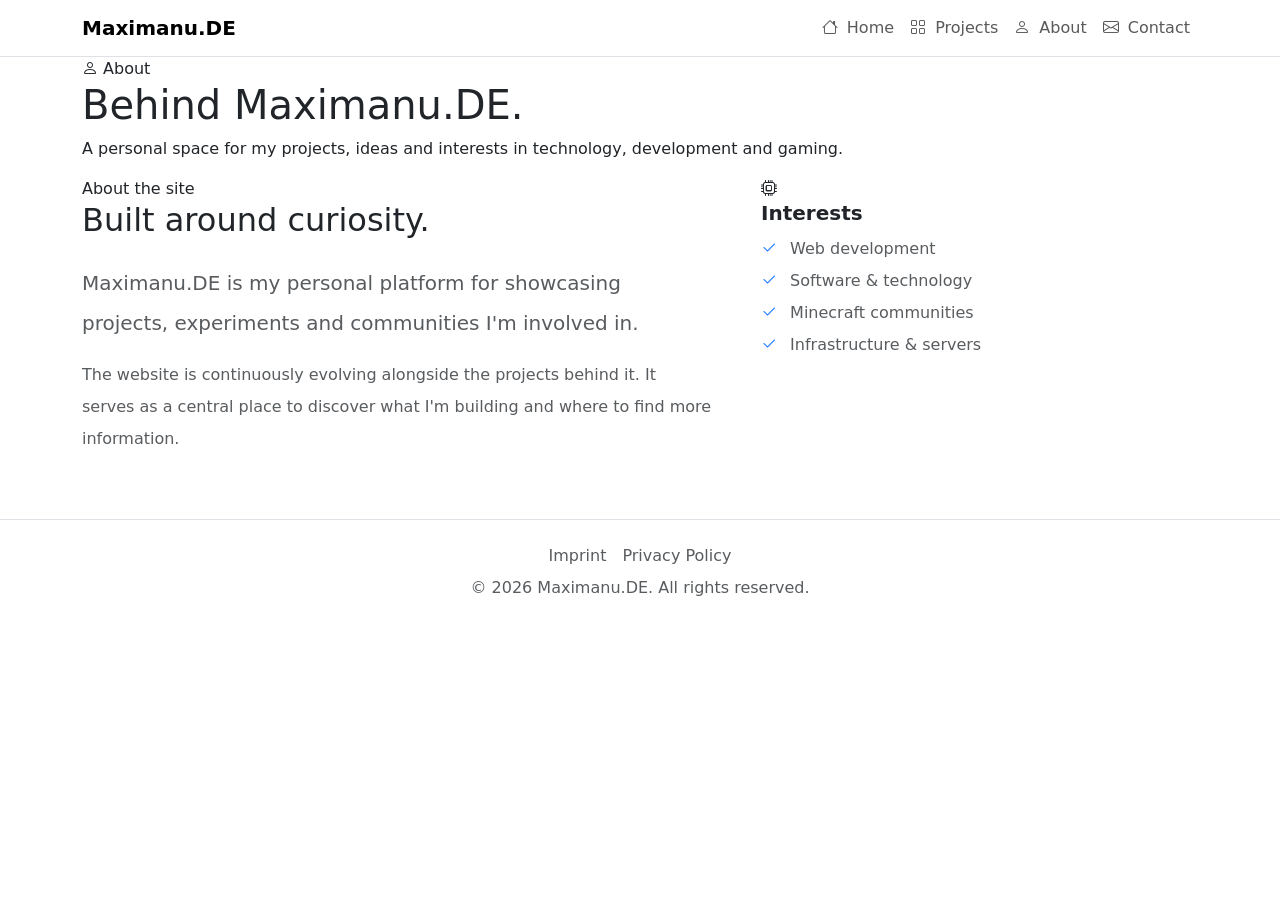
==== about/index.html @ a49d0df6 "Create about page for Maximanu.DE This HTML file provides an overview of the Maximanu.DE platform, d" ====
<!DOCTYPE html>
<html lang="en">
<head>
    <meta charset="UTF-8">
    <meta name="viewport" content="width=device-width, initial-scale=1.0">

    <meta name="description" content="Learn more about Maximanu.DE and the person behind the projects.">

    <title>About - Maximanu.DE</title>

    <link rel="stylesheet" href="https://cdn.jsdelivr.net/npm/bootstrap@5.3.8/dist/css/bootstrap.min.css">
    <link rel="stylesheet" href="https://cdn.jsdelivr.net/npm/bootstrap-icons@1.13.1/font/bootstrap-icons.min.css">
    <link rel="stylesheet" href="/css/style.css">
</head>

<body>
    <div id="header"></div>

    <main>
        <section class="page-header">
            <div class="container">
                <div class="hero-badge">
                    <i class="bi bi-person"></i>
                    About
                </div>

                <h1>Behind Maximanu.DE.</h1>

                <p>
                    A personal space for my projects, ideas and interests
                    in technology, development and gaming.
                </p>
            </div>
        </section>

        <section class="section pt-0">
            <div class="container">
                <div class="row g-5 align-items-start">
                    <div class="col-lg-7">
                        <div class="section-heading mb-4">
                            <div class="eyebrow">About the site</div>

                            <h2>Built around curiosity.</h2>
                        </div>

                        <p class="fs-5 lh-lg text-body-secondary">
                            Maximanu.DE is my personal platform for
                            showcasing projects, experiments and communities
                            I'm involved in.
                        </p>

                        <p class="lh-lg text-body-secondary">
                            The website is continuously evolving alongside
                            the projects behind it. It serves as a central
                            place to discover what I'm building and where
                            to find more information.
                        </p>
                    </div>

                    <div class="col-lg-5">
                        <div class="feature-card">
                            <div class="feature-icon">
                                <i class="bi bi-cpu"></i>
                            </div>

                            <h3 class="h5 fw-bold">Interests</h3>

                            <ul class="list-unstyled text-body-secondary lh-lg mb-0">
                                <li>
                                    <i class="bi bi-check2 text-primary me-2"></i>
                                    Web development
                                </li>
                                <li>
                                    <i class="bi bi-check2 text-primary me-2"></i>
                                    Software & technology
                                </li>
                                <li>
                                    <i class="bi bi-check2 text-primary me-2"></i>
                                    Minecraft communities
                                </li>
                                <li>
                                    <i class="bi bi-check2 text-primary me-2"></i>
                                    Infrastructure & servers
                                </li>
                            </ul>
                        </div>
                    </div>
                </div>
            </div>
        </section>
    </main>

    <div id="footer"></div>

    <script src="https://cdn.jsdelivr.net/npm/bootstrap@5.3.8/dist/js/bootstrap.bundle.min.js"></script>
    <script src="/js/main.js"></script>
</body>
</html>
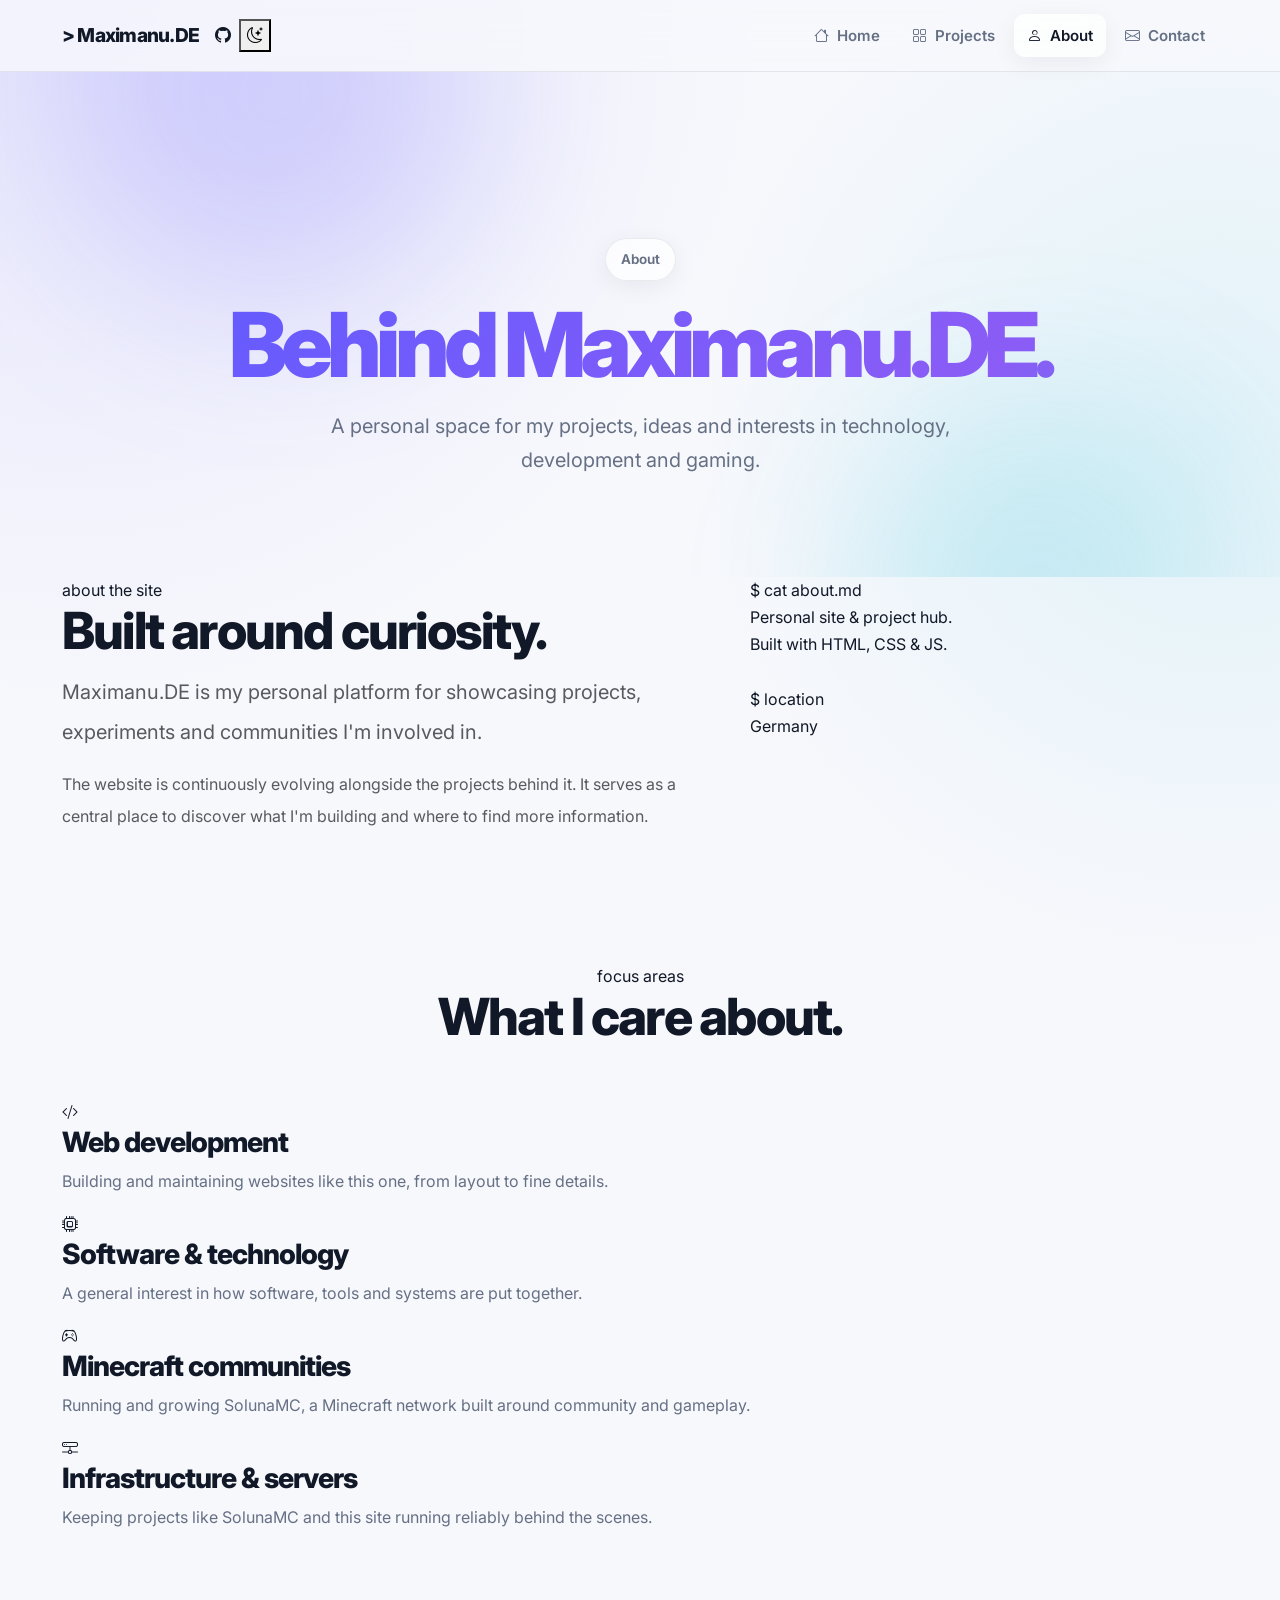
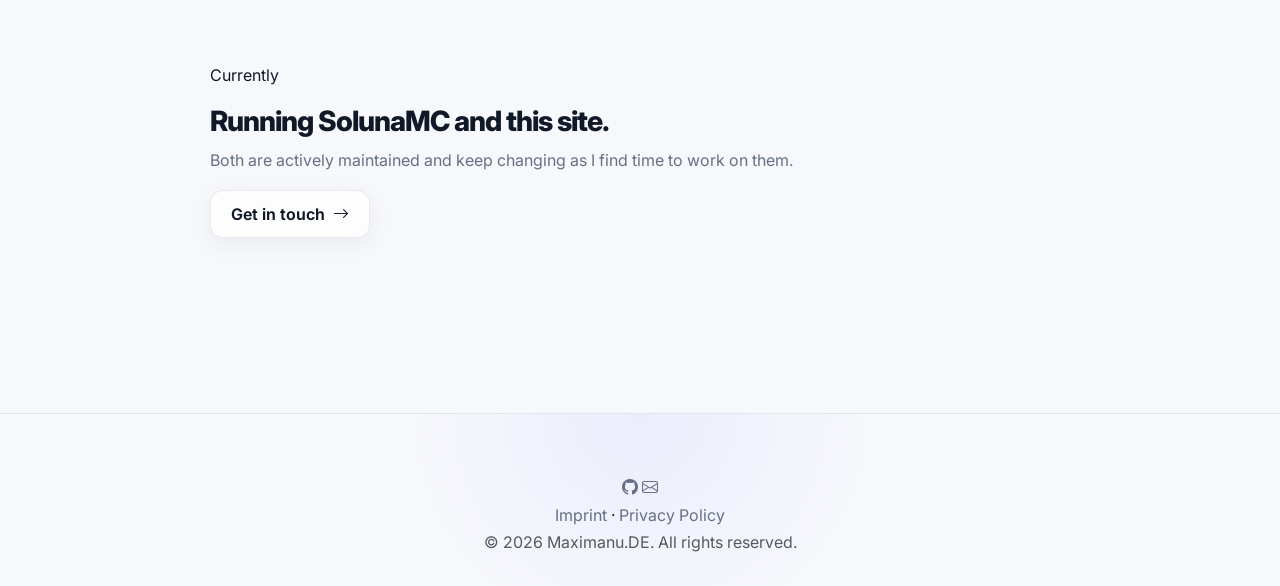
==== commit 293fcf4d: "Update about" ====
--- a/about/index.html
+++ b/about/index.html
@@ -6,11 +6,45 @@
 
     <meta name="description" content="Learn more about Maximanu.DE and the person behind the projects.">
 
+    <link rel="canonical" href="https://maximanu.de/about/">
+
+    <meta property="og:type" content="website">
+    <meta property="og:site_name" content="Maximanu.DE">
+    <meta property="og:title" content="About - Maximanu.DE">
+    <meta property="og:description" content="Learn more about Maximanu.DE and the person behind the projects.">
+    <meta property="og:url" content="https://maximanu.de/about/">
+
+    <meta name="twitter:card" content="summary">
+    <meta name="twitter:title" content="About - Maximanu.DE">
+    <meta name="twitter:description" content="Learn more about Maximanu.DE and the person behind the projects.">
+
+    <meta name="theme-color" content="#e2540b">
+
     <title>About - Maximanu.DE</title>
+
+    <link rel="icon" type="image/svg+xml" href="/favicon.svg">
+    <link rel="mask-icon" href="/favicon.svg" color="#e2540b">
+
+    <link rel="preconnect" href="https://fonts.googleapis.com">
+    <link rel="preconnect" href="https://fonts.gstatic.com" crossorigin>
+    <link
+        rel="stylesheet"
+        href="https://fonts.googleapis.com/css2?family=Inter:wght@400;500;600;700;800;900&family=Space+Grotesk:wght@500;600;700&family=JetBrains+Mono:wght@400;500;600;700&display=swap"
+    >
 
     <link rel="stylesheet" href="https://cdn.jsdelivr.net/npm/bootstrap@5.3.8/dist/css/bootstrap.min.css">
     <link rel="stylesheet" href="https://cdn.jsdelivr.net/npm/bootstrap-icons@1.13.1/font/bootstrap-icons.min.css">
     <link rel="stylesheet" href="/css/style.css">
+
+    <script>
+        (function () {
+            var stored = localStorage.getItem("theme");
+            var theme = stored === "light" || stored === "dark"
+                ? stored
+                : (window.matchMedia("(prefers-color-scheme: dark)").matches ? "dark" : "light");
+            document.documentElement.setAttribute("data-bs-theme", theme);
+        })();
+    </script>
 </head>
 
 <body>
@@ -20,7 +54,6 @@
         <section class="page-header">
             <div class="container">
                 <div class="hero-badge">
-                    <i class="bi bi-person"></i>
                     About
                 </div>
 
@@ -35,10 +68,10 @@
 
         <section class="section pt-0">
             <div class="container">
-                <div class="row g-5 align-items-start">
+                <div class="row g-4 align-items-start">
                     <div class="col-lg-7">
-                        <div class="section-heading mb-4">
-                            <div class="eyebrow">About the site</div>
+                        <div class="section-heading text-start mb-0">
+                            <div class="eyebrow">about the site</div>
 
                             <h2>Built around curiosity.</h2>
                         </div>
@@ -58,31 +91,121 @@
                     </div>
 
                     <div class="col-lg-5">
-                        <div class="feature-card">
+                        <div class="terminal">
+                            <div class="terminal-bar">
+                                <span class="terminal-dot"></span>
+                                <span class="terminal-dot"></span>
+                                <span class="terminal-dot"></span>
+                            </div>
+
+                            <div class="terminal-body">
+                                <div><span class="prompt">$</span> cat about.md</div>
+                                <div class="out">Personal site &amp; project hub.</div>
+                                <div class="out">Built with HTML, CSS &amp; JS.</div>
+                                <div>&nbsp;</div>
+                                <div><span class="prompt">$</span> location</div>
+                                <div class="out">Germany<span class="terminal-cursor" aria-hidden="true"></span></div>
+                            </div>
+                        </div>
+                    </div>
+                </div>
+            </div>
+        </section>
+
+        <section class="section pt-0">
+            <div class="container">
+                <div class="section-heading">
+                    <div class="eyebrow">focus areas</div>
+
+                    <h2>What I care about.</h2>
+                </div>
+
+                <div class="bento bento--2">
+                    <div class="bento-item reveal">
+                        <div class="tile h-100">
+                            <div class="feature-icon">
+                                <i class="bi bi-code-slash"></i>
+                            </div>
+
+                            <h3>Web development</h3>
+
+                            <p>
+                                Building and maintaining websites like this
+                                one, from layout to fine details.
+                            </p>
+                        </div>
+                    </div>
+
+                    <div class="bento-item reveal">
+                        <div class="tile h-100">
                             <div class="feature-icon">
                                 <i class="bi bi-cpu"></i>
                             </div>
 
-                            <h3 class="h5 fw-bold">Interests</h3>
-
-                            <ul class="list-unstyled text-body-secondary lh-lg mb-0">
-                                <li>
-                                    <i class="bi bi-check2 text-primary me-2"></i>
-                                    Web development
-                                </li>
-                                <li>
-                                    <i class="bi bi-check2 text-primary me-2"></i>
-                                    Software & technology
-                                </li>
-                                <li>
-                                    <i class="bi bi-check2 text-primary me-2"></i>
-                                    Minecraft communities
-                                </li>
-                                <li>
-                                    <i class="bi bi-check2 text-primary me-2"></i>
-                                    Infrastructure & servers
-                                </li>
-                            </ul>
+                            <h3>Software &amp; technology</h3>
+
+                            <p>
+                                A general interest in how software, tools
+                                and systems are put together.
+                            </p>
+                        </div>
+                    </div>
+
+                    <div class="bento-item reveal">
+                        <div class="tile h-100">
+                            <div class="feature-icon">
+                                <i class="bi bi-controller"></i>
+                            </div>
+
+                            <h3>Minecraft communities</h3>
+
+                            <p>
+                                Running and growing SolunaMC, a Minecraft
+                                network built around community and gameplay.
+                            </p>
+                        </div>
+                    </div>
+
+                    <div class="bento-item reveal">
+                        <div class="tile h-100">
+                            <div class="feature-icon">
+                                <i class="bi bi-hdd-network"></i>
+                            </div>
+
+                            <h3>Infrastructure &amp; servers</h3>
+
+                            <p>
+                                Keeping projects like SolunaMC and this site
+                                running reliably behind the scenes.
+                            </p>
+                        </div>
+                    </div>
+                </div>
+            </div>
+        </section>
+
+        <section class="section pt-0">
+            <div class="container">
+                <div class="row justify-content-center">
+                    <div class="col-lg-9">
+                        <div class="tile tile-wide reveal">
+                            <div>
+                                <span class="status-badge">Currently</span>
+
+                                <h3 class="mt-3">
+                                    Running SolunaMC and this site.
+                                </h3>
+
+                                <p>
+                                    Both are actively maintained and keep
+                                    changing as I find time to work on them.
+                                </p>
+                            </div>
+
+                            <a href="/contact/" class="btn btn-secondary flex-shrink-0">
+                                Get in touch
+                                <i class="bi bi-arrow-right ms-1"></i>
+                            </a>
                         </div>
                     </div>
                 </div>
--- a/css/style.css
+++ b/css/style.css
@@ -0,0 +1,813 @@
+:root {
+    --bg: #f7f8fc;
+    --bg-alt: #eef1f7;
+    --surface: rgba(255, 255, 255, 0.72);
+    --surface-solid: #ffffff;
+    --text: #111827;
+    --text-muted: #667085;
+    --border: rgba(17, 24, 39, 0.08);
+
+    --primary: #635bff;
+    --primary-2: #8b5cf6;
+    --accent: #06b6d4;
+
+    --gradient: linear-gradient(
+        135deg,
+        #635bff 0%,
+        #8b5cf6 48%,
+        #06b6d4 100%
+    );
+
+    --shadow-sm: 0 6px 24px rgba(17, 24, 39, 0.06);
+    --shadow-md: 0 16px 45px rgba(17, 24, 39, 0.1);
+    --shadow-lg: 0 30px 90px rgba(17, 24, 39, 0.15);
+
+    --radius-sm: 14px;
+    --radius-md: 22px;
+    --radius-lg: 30px;
+
+    --transition: 220ms cubic-bezier(0.2, 0.8, 0.2, 1);
+}
+
+@media (prefers-color-scheme: dark) {
+    :root {
+        --bg: #070a11;
+        --bg-alt: #0c1019;
+        --surface: rgba(18, 23, 35, 0.72);
+        --surface-solid: #121722;
+        --text: #f5f7fb;
+        --text-muted: #9aa4b5;
+        --border: rgba(255, 255, 255, 0.08);
+
+        --shadow-sm: 0 6px 24px rgba(0, 0, 0, 0.22);
+        --shadow-md: 0 16px 45px rgba(0, 0, 0, 0.32);
+        --shadow-lg: 0 30px 90px rgba(0, 0, 0, 0.48);
+    }
+}
+
+/* Base */
+
+html {
+    scroll-behavior: smooth;
+}
+
+body {
+    min-height: 100vh;
+    margin: 0;
+    overflow-x: hidden;
+
+    background:
+        radial-gradient(
+            circle at 5% 0%,
+            rgba(99, 91, 255, 0.12),
+            transparent 28%
+        ),
+        radial-gradient(
+            circle at 95% 20%,
+            rgba(6, 182, 212, 0.09),
+            transparent 25%
+        ),
+        var(--bg);
+
+    color: var(--text);
+
+    font-family:
+        Inter,
+        -apple-system,
+        BlinkMacSystemFont,
+        "Segoe UI",
+        Roboto,
+        Helvetica,
+        Arial,
+        sans-serif;
+
+    line-height: 1.7;
+
+    transition:
+        background-color 300ms ease,
+        color 300ms ease;
+}
+
+* {
+    box-sizing: border-box;
+}
+
+::selection {
+    background: rgba(99, 91, 255, 0.25);
+}
+
+img {
+    max-width: 100%;
+    height: auto;
+}
+
+a {
+    color: inherit;
+    text-decoration: none;
+    transition:
+        color var(--transition),
+        opacity var(--transition);
+}
+
+a:hover {
+    color: var(--primary);
+}
+
+/* Bootstrap container override */
+
+.container {
+    width: min(1180px, calc(100% - 40px));
+    max-width: none;
+    margin-inline: auto;
+}
+
+/* Typography */
+
+h1,
+h2,
+h3,
+h4,
+h5,
+h6 {
+    color: var(--text);
+    font-weight: 800;
+    letter-spacing: -0.035em;
+}
+
+p {
+    color: var(--text-muted);
+}
+
+.display-1,
+.display-2,
+.display-3,
+.display-4,
+.display-5,
+.display-6 {
+    font-weight: 800;
+    letter-spacing: -0.055em;
+}
+
+/* Header */
+
+.navbar {
+    position: sticky;
+    top: 0;
+    z-index: 1000;
+
+    min-height: 72px;
+
+    border-bottom: 1px solid var(--border) !important;
+
+    background: rgba(247, 248, 252, 0.72) !important;
+
+    backdrop-filter: blur(22px);
+    -webkit-backdrop-filter: blur(22px);
+
+    transition:
+        background var(--transition),
+        border-color var(--transition);
+}
+
+@media (prefers-color-scheme: dark) {
+    .navbar {
+        background: rgba(7, 10, 17, 0.72) !important;
+    }
+}
+
+.navbar-brand {
+    color: var(--text) !important;
+    font-size: 1.2rem;
+    font-weight: 800;
+    letter-spacing: -0.04em;
+}
+
+.navbar-brand:hover {
+    color: var(--primary) !important;
+}
+
+.navbar-nav {
+    gap: 6px;
+}
+
+.nav-link {
+    padding: 9px 13px !important;
+    border-radius: 11px;
+
+    color: var(--text-muted) !important;
+
+    font-size: 0.94rem;
+    font-weight: 600;
+
+    transition:
+        color var(--transition),
+        background var(--transition),
+        transform var(--transition);
+}
+
+.nav-link:hover {
+    color: var(--text) !important;
+    background: var(--surface);
+    transform: translateY(-1px);
+}
+
+.nav-link.active {
+    color: var(--text) !important;
+    background: var(--surface);
+    box-shadow: var(--shadow-sm);
+}
+
+.navbar-toggler {
+    padding: 8px 10px;
+    border: 1px solid var(--border) !important;
+    border-radius: 12px;
+    background: var(--surface);
+    color: var(--text);
+}
+
+.navbar-toggler:focus {
+    box-shadow: 0 0 0 4px rgba(99, 91, 255, 0.12);
+}
+
+/* Hero */
+
+.hero,
+.page-header {
+    position: relative;
+    isolation: isolate;
+    overflow: hidden;
+
+    padding: clamp(90px, 13vw, 170px) 0 100px;
+
+    text-align: center;
+}
+
+.hero::before,
+.hero::after,
+.page-header::before,
+.page-header::after {
+    content: "";
+
+    position: absolute;
+    z-index: -1;
+
+    border-radius: 50%;
+
+    pointer-events: none;
+
+    filter: blur(85px);
+
+    animation: floating-orb 9s ease-in-out infinite;
+}
+
+.hero::before,
+.page-header::before {
+    width: 420px;
+    height: 420px;
+
+    top: -190px;
+    left: 5%;
+
+    background: rgba(99, 91, 255, 0.2);
+}
+
+.hero::after,
+.page-header::after {
+    width: 360px;
+    height: 360px;
+
+    right: 5%;
+    bottom: -190px;
+
+    background: rgba(6, 182, 212, 0.16);
+
+    animation-delay: -3s;
+}
+
+.hero h1,
+.page-header h1 {
+    max-width: 950px;
+    margin: 20px auto;
+
+    font-size: clamp(3rem, 7vw, 6.5rem);
+
+    font-weight: 850;
+    line-height: 0.98;
+
+    letter-spacing: -0.065em;
+
+    background: var(--gradient);
+    background-size: 180% 180%;
+
+    -webkit-background-clip: text;
+    background-clip: text;
+
+    color: transparent;
+
+    animation:
+        fade-up 700ms ease both,
+        gradient-shift 8s ease-in-out infinite;
+}
+
+.hero p,
+.page-header p {
+    max-width: 680px;
+    margin: 0 auto;
+
+    color: var(--text-muted);
+
+    font-size: clamp(1rem, 2vw, 1.25rem);
+
+    animation: fade-up 700ms 100ms ease both;
+}
+
+/* Hero badge */
+
+.hero-badge {
+    display: inline-flex;
+    align-items: center;
+    gap: 8px;
+
+    padding: 9px 15px;
+
+    border: 1px solid var(--border);
+    border-radius: 999px;
+
+    background: var(--surface);
+
+    color: var(--text-muted);
+
+    font-size: 0.84rem;
+    font-weight: 650;
+
+    box-shadow: var(--shadow-sm);
+
+    backdrop-filter: blur(20px);
+    -webkit-backdrop-filter: blur(20px);
+
+    animation: fade-up 600ms ease both;
+}
+
+.hero-badge i {
+    color: var(--primary);
+}
+
+/* Sections */
+
+.section {
+    position: relative;
+    padding: clamp(70px, 9vw, 125px) 0;
+}
+
+.section-heading {
+    max-width: 720px;
+    margin: 0 auto 55px;
+
+    text-align: center;
+}
+
+.section-heading h2 {
+    margin-bottom: 14px;
+
+    font-size: clamp(2rem, 4vw, 3.3rem);
+
+    line-height: 1.05;
+}
+
+.section-heading p {
+    margin: 0;
+    font-size: 1.05rem;
+}
+
+/* Cards */
+
+.card {
+    position: relative;
+
+    height: 100%;
+
+    overflow: hidden;
+
+    border: 1px solid var(--border) !important;
+    border-radius: var(--radius-lg) !important;
+
+    background: var(--surface) !important;
+    color: var(--text) !important;
+
+    box-shadow: var(--shadow-sm) !important;
+
+    backdrop-filter: blur(22px);
+    -webkit-backdrop-filter: blur(22px);
+
+    transition:
+        transform var(--transition),
+        box-shadow var(--transition),
+        border-color var(--transition);
+}
+
+.card::before {
+    content: "";
+
+    position: absolute;
+    inset: 0;
+
+    height: 3px;
+
+    background: var(--gradient);
+
+    opacity: 0;
+
+    transition: opacity var(--transition);
+}
+
+.card:hover {
+    transform: translateY(-9px);
+
+    border-color: rgba(99, 91, 255, 0.2) !important;
+
+    box-shadow: var(--shadow-lg) !important;
+}
+
+.card:hover::before {
+    opacity: 1;
+}
+
+.card-body {
+    padding: 30px;
+}
+
+.card-title {
+    margin-bottom: 10px;
+
+    color: var(--text) !important;
+
+    font-size: 1.3rem;
+    font-weight: 750;
+}
+
+.card-text {
+    color: var(--text-muted) !important;
+}
+
+/* Project cards */
+
+.project-icon {
+    display: grid;
+    place-items: center;
+
+    width: 78px;
+    height: 78px;
+
+    margin: 30px 30px 0;
+
+    border: 1px solid rgba(99, 91, 255, 0.12);
+    border-radius: 23px;
+
+    background:
+        linear-gradient(
+            135deg,
+            rgba(99, 91, 255, 0.14),
+            rgba(6, 182, 212, 0.1)
+        );
+
+    color: var(--primary);
+
+    font-size: 2rem;
+
+    transition:
+        transform var(--transition),
+        box-shadow var(--transition);
+}
+
+.card:hover .project-icon {
+    transform: scale(1.06) rotate(-2deg);
+
+    box-shadow:
+        0 12px 35px rgba(99, 91, 255, 0.18);
+}
+
+/* Buttons */
+
+.btn {
+    min-height: 46px;
+
+    padding: 11px 20px;
+
+    border-radius: 13px !important;
+
+    font-weight: 650;
+
+    transition:
+        transform var(--transition),
+        box-shadow var(--transition),
+        background var(--transition),
+        border-color var(--transition);
+}
+
+.btn-primary {
+    border: 0 !important;
+
+    background: var(--gradient) !important;
+
+    color: #ffffff !important;
+
+    box-shadow:
+        0 10px 28px rgba(99, 91, 255, 0.25) !important;
+}
+
+.btn-primary:hover {
+    transform: translateY(-2px);
+
+    color: #ffffff !important;
+
+    box-shadow:
+        0 16px 38px rgba(99, 91, 255, 0.35) !important;
+}
+
+.btn-secondary {
+    border: 1px solid var(--border) !important;
+
+    background: var(--surface) !important;
+
+    color: var(--text) !important;
+
+    box-shadow: var(--shadow-sm) !important;
+}
+
+.btn-secondary:hover {
+    transform: translateY(-2px);
+
+    border-color: rgba(99, 91, 255, 0.18) !important;
+
+    background: var(--surface-solid) !important;
+
+    color: var(--text) !important;
+
+    box-shadow: var(--shadow-md) !important;
+}
+
+/* Forms */
+
+.form-label {
+    margin-bottom: 8px;
+
+    color: var(--text) !important;
+
+    font-weight: 650;
+}
+
+.form-control,
+.form-select {
+    min-height: 50px;
+
+    border: 1px solid var(--border) !important;
+    border-radius: 14px !important;
+
+    background: var(--surface) !important;
+
+    color: var(--text) !important;
+
+    box-shadow: none !important;
+
+    transition:
+        border-color var(--transition),
+        box-shadow var(--transition),
+        background var(--transition);
+}
+
+.form-control::placeholder {
+    color: var(--text-muted);
+}
+
+.form-control:focus,
+.form-select:focus {
+    border-color: rgba(99, 91, 255, 0.55) !important;
+
+    background: var(--surface-solid) !important;
+
+    color: var(--text) !important;
+
+    box-shadow:
+        0 0 0 4px rgba(99, 91, 255, 0.1) !important;
+}
+
+/* Legal content */
+
+.legal-content {
+    width: min(860px, 100%);
+    margin-inline: auto;
+
+    padding: clamp(28px, 5vw, 58px);
+
+    border: 1px solid var(--border);
+    border-radius: var(--radius-lg);
+
+    background: var(--surface);
+
+    box-shadow: var(--shadow-sm);
+
+    backdrop-filter: blur(22px);
+    -webkit-backdrop-filter: blur(22px);
+}
+
+.legal-content h2 {
+    margin-top: 44px;
+    margin-bottom: 16px;
+
+    font-size: clamp(1.4rem, 3vw, 1.9rem);
+}
+
+.legal-content h2:first-child {
+    margin-top: 0;
+}
+
+.legal-content h3 {
+    margin-top: 30px;
+    margin-bottom: 10px;
+
+    font-size: 1.1rem;
+}
+
+.legal-content p {
+    color: var(--text-muted);
+}
+
+.legal-content strong {
+    color: var(--text);
+}
+
+/* Footer */
+
+footer {
+    margin-top: 60px;
+    padding: 60px 0 30px;
+
+    border-top: 1px solid var(--border);
+
+    background:
+        radial-gradient(
+            circle at 50% 0%,
+            rgba(99, 91, 255, 0.07),
+            transparent 35%
+        );
+}
+
+footer a {
+    color: var(--text-muted);
+}
+
+footer a:hover {
+    color: var(--text);
+}
+
+/* Animations */
+
+@keyframes fade-up {
+    from {
+        opacity: 0;
+        transform: translateY(22px);
+    }
+
+    to {
+        opacity: 1;
+        transform: translateY(0);
+    }
+}
+
+@keyframes floating-orb {
+    0%,
+    100% {
+        transform: translate3d(0, 0, 0);
+    }
+
+    50% {
+        transform: translate3d(0, 30px, 0);
+    }
+}
+
+@keyframes gradient-shift {
+    0%,
+    100% {
+        background-position: 0% 50%;
+    }
+
+    50% {
+        background-position: 100% 50%;
+    }
+}
+
+/* Tablet */
+
+@media (max-width: 991.98px) {
+    .container {
+        width: min(100% - 34px, 760px);
+    }
+
+    .navbar {
+        min-height: 66px;
+    }
+
+    .hero,
+    .page-header {
+        padding-top: 105px;
+        padding-bottom: 80px;
+    }
+
+    .section {
+        padding: 75px 0;
+    }
+}
+
+/* Mobile */
+
+@media (max-width: 767.98px) {
+    .container {
+        width: calc(100% - 28px);
+    }
+
+    .hero,
+    .page-header {
+        padding-top: 85px;
+        padding-bottom: 65px;
+    }
+
+    .hero h1,
+    .page-header h1 {
+        font-size: clamp(2.7rem, 14vw, 4rem);
+    }
+
+    .hero p,
+    .page-header p {
+        font-size: 1rem;
+    }
+
+    .section {
+        padding: 60px 0;
+    }
+
+    .section-heading {
+        margin-bottom: 35px;
+    }
+
+    .card-body {
+        padding: 24px;
+    }
+
+    .project-icon {
+        width: 70px;
+        height: 70px;
+
+        margin: 24px 24px 0;
+    }
+
+    .legal-content {
+        padding: 25px;
+        border-radius: 22px;
+    }
+
+    .btn {
+        min-height: 48px;
+    }
+}
+
+/* Small phones */
+
+@media (max-width: 479.98px) {
+    .container {
+        width: calc(100% - 22px);
+    }
+
+    .hero,
+    .page-header {
+        padding-top: 75px;
+    }
+
+    .hero h1,
+    .page-header h1 {
+        font-size: 2.65rem;
+    }
+
+    .hero-badge {
+        font-size: 0.77rem;
+    }
+
+    .btn {
+        width: 100%;
+    }
+}
+
+/* Reduced motion */
+
+@media (prefers-reduced-motion: reduce) {
+    html {
+        scroll-behavior: auto;
+    }
+
+    *,
+    *::before,
+    *::after {
+        animation-duration: 0.01ms !important;
+        animation-iteration-count: 1 !important;
+        transition-duration: 0.01ms !important;
+    }
+}
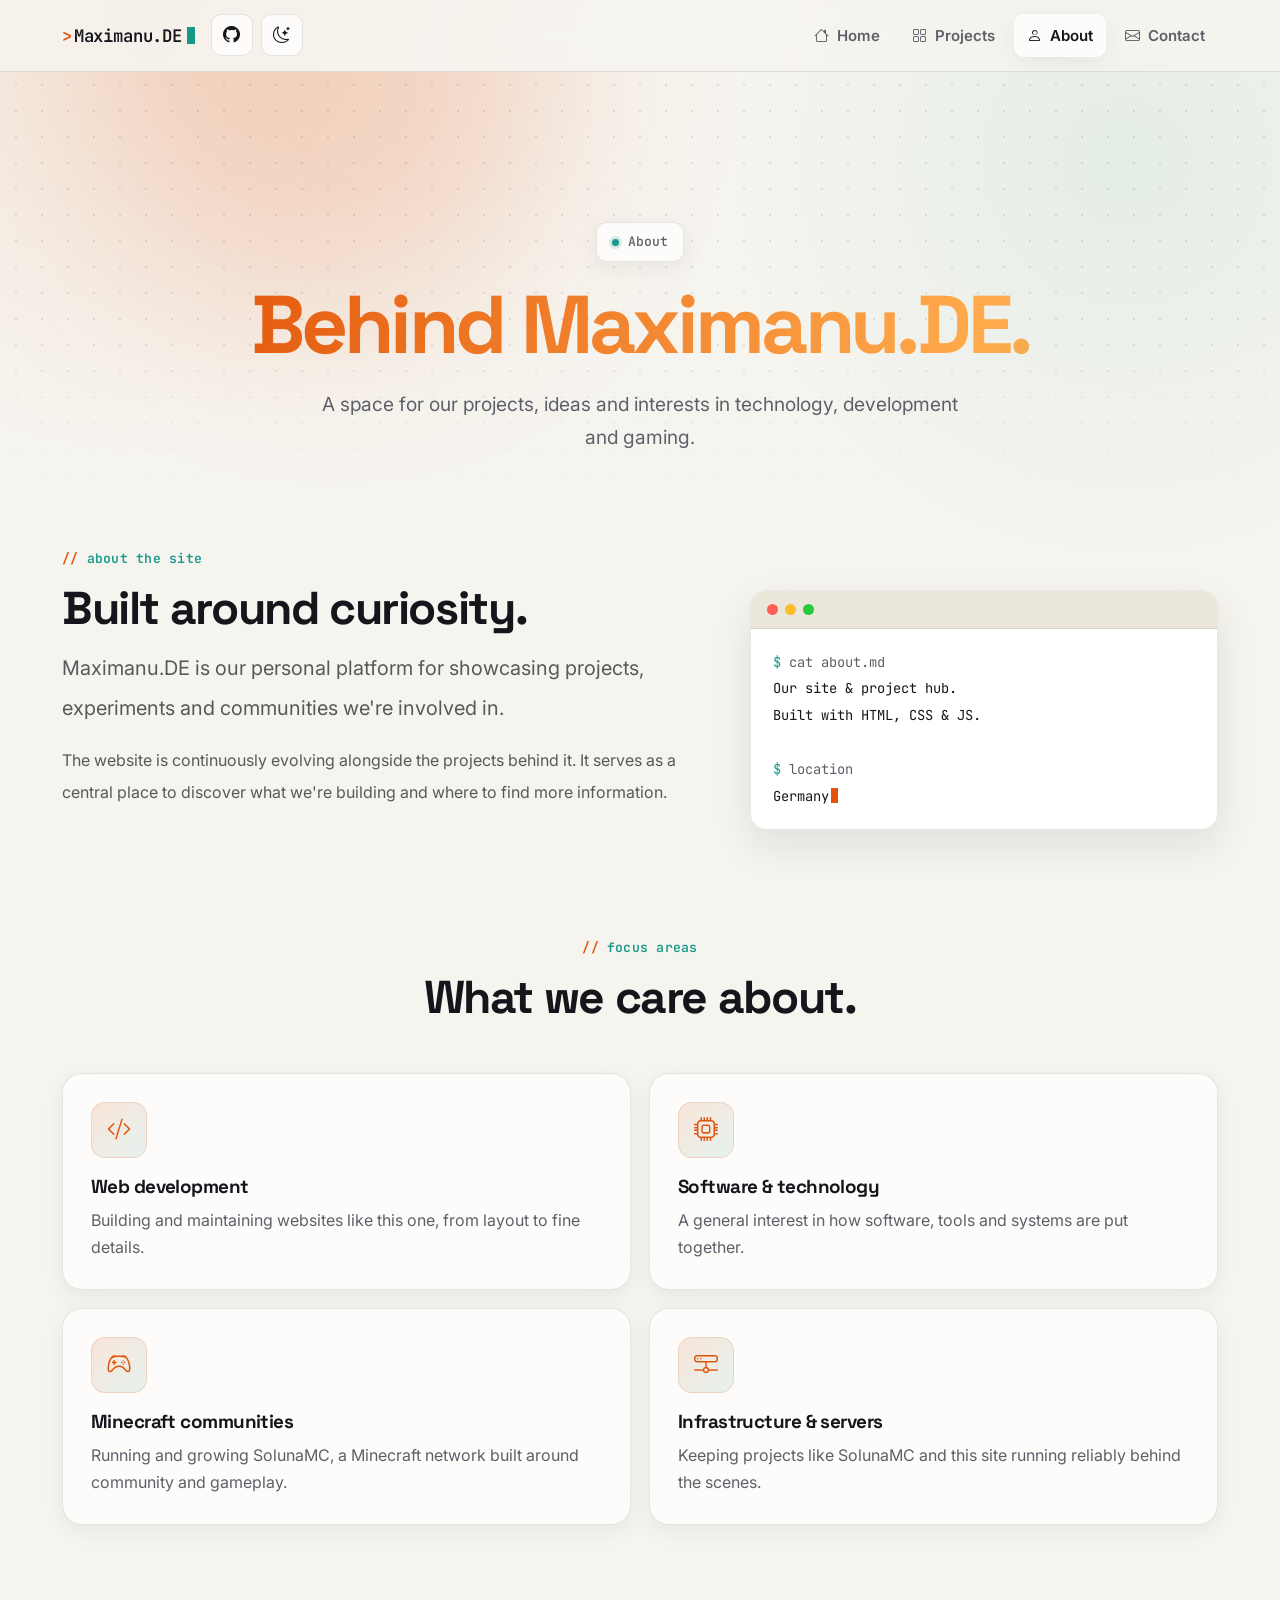
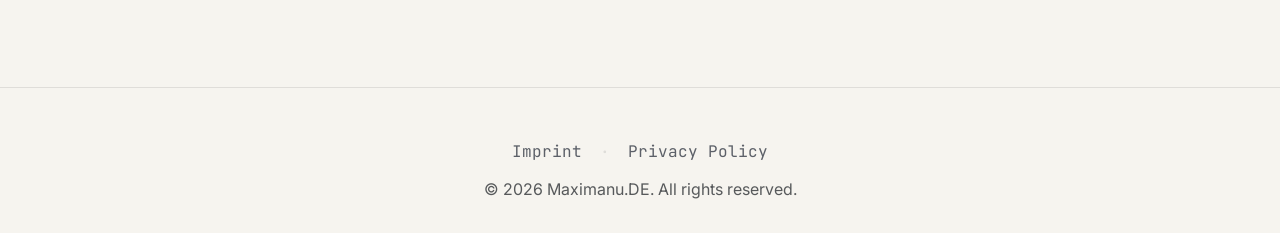
==== commit fdad35a5: "Revise text for collaborative tone and remove section Updated the text to reflect a collaborative to" ====
--- a/about/index.html
+++ b/about/index.html
@@ -60,7 +60,7 @@
                 <h1>Behind Maximanu.DE.</h1>
 
                 <p>
-                    A personal space for my projects, ideas and interests
+                    A space for our projects, ideas and interests
                     in technology, development and gaming.
                 </p>
             </div>
@@ -77,15 +77,15 @@
                         </div>
 
                         <p class="fs-5 lh-lg text-body-secondary">
-                            Maximanu.DE is my personal platform for
+                            Maximanu.DE is our personal platform for
                             showcasing projects, experiments and communities
-                            I'm involved in.
+                            we're involved in.
                         </p>
 
                         <p class="lh-lg text-body-secondary">
                             The website is continuously evolving alongside
                             the projects behind it. It serves as a central
-                            place to discover what I'm building and where
+                            place to discover what we're building and where
                             to find more information.
                         </p>
                     </div>
@@ -100,7 +100,7 @@
 
                             <div class="terminal-body">
                                 <div><span class="prompt">$</span> cat about.md</div>
-                                <div class="out">Personal site &amp; project hub.</div>
+                                <div class="out">Our site &amp; project hub.</div>
                                 <div class="out">Built with HTML, CSS &amp; JS.</div>
                                 <div>&nbsp;</div>
                                 <div><span class="prompt">$</span> location</div>
@@ -117,7 +117,7 @@
                 <div class="section-heading">
                     <div class="eyebrow">focus areas</div>
 
-                    <h2>What I care about.</h2>
+                    <h2>What we care about.</h2>
                 </div>
 
                 <div class="bento bento--2">
@@ -183,34 +183,6 @@
                 </div>
             </div>
         </section>
-
-        <section class="section pt-0">
-            <div class="container">
-                <div class="row justify-content-center">
-                    <div class="col-lg-9">
-                        <div class="tile tile-wide reveal">
-                            <div>
-                                <span class="status-badge">Currently</span>
-
-                                <h3 class="mt-3">
-                                    Running SolunaMC and this site.
-                                </h3>
-
-                                <p>
-                                    Both are actively maintained and keep
-                                    changing as I find time to work on them.
-                                </p>
-                            </div>
-
-                            <a href="/contact/" class="btn btn-secondary flex-shrink-0">
-                                Get in touch
-                                <i class="bi bi-arrow-right ms-1"></i>
-                            </a>
-                        </div>
-                    </div>
-                </div>
-            </div>
-        </section>
     </main>
 
     <div id="footer"></div>
--- a/css/style.css
+++ b/css/style.css
@@ -1,77 +1,33 @@
 :root {
-    --bg: #f7f8fc;
-    --bg-alt: #eef1f7;
+    --bg: #f6f4ef;
+    --bg-alt: #ece7db;
     --surface: rgba(255, 255, 255, 0.72);
     --surface-solid: #ffffff;
-    --text: #111827;
-    --text-muted: #667085;
-    --border: rgba(17, 24, 39, 0.08);
-
-    --primary: #635bff;
-    --primary-2: #8b5cf6;
-    --accent: #06b6d4;
+    --text: #14161b;
+    --text-muted: #5c6068;
+    --border: rgba(20, 22, 27, 0.1);
+
+    --primary: #e2540b;
+    --primary-2: #ffab4c;
+    --accent: #17998a;
 
     --gradient: linear-gradient(
-        135deg,
-        #635bff 0%,
-        #8b5cf6 48%,
-        #06b6d4 100%
+        100deg,
+        var(--primary) 0%,
+        var(--primary-2) 48%,
+        var(--accent) 100%
     );
 
-    --shadow-sm: 0 6px 24px rgba(17, 24, 39, 0.06);
-    --shadow-md: 0 16px 45px rgba(17, 24, 39, 0.1);
-    --shadow-lg: 0 30px 90px rgba(17, 24, 39, 0.15);
-
-    --radius-sm: 14px;
-    --radius-md: 22px;
-    --radius-lg: 30px;
-
-    --transition: 220ms cubic-bezier(0.2, 0.8, 0.2, 1);
-}
-
-@media (prefers-color-scheme: dark) {
-    :root {
-        --bg: #070a11;
-        --bg-alt: #0c1019;
-        --surface: rgba(18, 23, 35, 0.72);
-        --surface-solid: #121722;
-        --text: #f5f7fb;
-        --text-muted: #9aa4b5;
-        --border: rgba(255, 255, 255, 0.08);
-
-        --shadow-sm: 0 6px 24px rgba(0, 0, 0, 0.22);
-        --shadow-md: 0 16px 45px rgba(0, 0, 0, 0.32);
-        --shadow-lg: 0 30px 90px rgba(0, 0, 0, 0.48);
-    }
-}
-
-/* Base */
-
-html {
-    scroll-behavior: smooth;
-}
-
-body {
-    min-height: 100vh;
-    margin: 0;
-    overflow-x: hidden;
-
-    background:
-        radial-gradient(
-            circle at 5% 0%,
-            rgba(99, 91, 255, 0.12),
-            transparent 28%
-        ),
-        radial-gradient(
-            circle at 95% 20%,
-            rgba(6, 182, 212, 0.09),
-            transparent 25%
-        ),
-        var(--bg);
-
-    color: var(--text);
-
-    font-family:
+    --shadow-sm: 0 6px 22px rgba(20, 22, 27, 0.06);
+    --shadow-md: 0 16px 42px rgba(20, 22, 27, 0.09);
+    --shadow-lg: 0 28px 80px rgba(20, 22, 27, 0.14);
+
+    --radius-sm: 12px;
+    --radius-md: 16px;
+    --radius-lg: 20px;
+
+    --font-heading: "Space Grotesk", Inter, sans-serif;
+    --font-body:
         Inter,
         -apple-system,
         BlinkMacSystemFont,
@@ -80,6 +36,77 @@
         Helvetica,
         Arial,
         sans-serif;
+    --font-mono: "JetBrains Mono", ui-monospace, SFMono-Regular, Menlo, Consolas, monospace;
+
+    --transition: 200ms cubic-bezier(0.2, 0.8, 0.2, 1);
+}
+
+@media (prefers-color-scheme: dark) {
+    :root:not([data-bs-theme="light"]) {
+        --bg: #0a0c11;
+        --bg-alt: #10131a;
+        --surface: rgba(19, 22, 30, 0.72);
+        --surface-solid: #12151d;
+        --text: #f3f1ea;
+        --text-muted: #979ca7;
+        --border: rgba(255, 255, 255, 0.09);
+
+        --primary: #ff7a3d;
+        --primary-2: #ffc169;
+        --accent: #2fd4bf;
+
+        --shadow-sm: 0 6px 22px rgba(0, 0, 0, 0.28);
+        --shadow-md: 0 16px 42px rgba(0, 0, 0, 0.36);
+        --shadow-lg: 0 28px 80px rgba(0, 0, 0, 0.5);
+    }
+}
+
+:root[data-bs-theme="dark"] {
+    --bg: #0a0c11;
+    --bg-alt: #10131a;
+    --surface: rgba(19, 22, 30, 0.72);
+    --surface-solid: #12151d;
+    --text: #f3f1ea;
+    --text-muted: #979ca7;
+    --border: rgba(255, 255, 255, 0.09);
+
+    --primary: #ff7a3d;
+    --primary-2: #ffc169;
+    --accent: #2fd4bf;
+
+    --shadow-sm: 0 6px 22px rgba(0, 0, 0, 0.28);
+    --shadow-md: 0 16px 42px rgba(0, 0, 0, 0.36);
+    --shadow-lg: 0 28px 80px rgba(0, 0, 0, 0.5);
+}
+
+/* Base */
+
+html {
+    scroll-behavior: smooth;
+}
+
+body {
+    min-height: 100vh;
+    margin: 0;
+    overflow-x: hidden;
+
+    background:
+        radial-gradient(
+            circle at 12% 0%,
+            rgba(226, 84, 11, 0.1),
+            transparent 32%
+        ),
+        radial-gradient(
+            circle at 88% 18%,
+            rgba(23, 153, 138, 0.08),
+            transparent 30%
+        ),
+        var(--bg);
+    background-attachment: fixed;
+
+    color: var(--text);
+
+    font-family: var(--font-body);
 
     line-height: 1.7;
 
@@ -93,7 +120,7 @@
 }
 
 ::selection {
-    background: rgba(99, 91, 255, 0.25);
+    background: rgba(226, 84, 11, 0.24);
 }
 
 img {
@@ -130,12 +157,17 @@
 h5,
 h6 {
     color: var(--text);
-    font-weight: 800;
-    letter-spacing: -0.035em;
+    font-family: var(--font-heading);
+    font-weight: 700;
+    letter-spacing: -0.03em;
 }
 
 p {
     color: var(--text-muted);
+}
+
+.mono {
+    font-family: var(--font-mono);
 }
 
 .display-1,
@@ -144,8 +176,9 @@
 .display-4,
 .display-5,
 .display-6 {
-    font-weight: 800;
-    letter-spacing: -0.055em;
+    font-family: var(--font-heading);
+    font-weight: 700;
+    letter-spacing: -0.04em;
 }
 
 /* Header */
@@ -159,10 +192,10 @@
 
     border-bottom: 1px solid var(--border) !important;
 
-    background: rgba(247, 248, 252, 0.72) !important;
-
-    backdrop-filter: blur(22px);
-    -webkit-backdrop-filter: blur(22px);
+    background: rgba(246, 244, 239, 0.78) !important;
+
+    backdrop-filter: blur(20px);
+    -webkit-backdrop-filter: blur(20px);
 
     transition:
         background var(--transition),
@@ -170,29 +203,57 @@
 }
 
 @media (prefers-color-scheme: dark) {
-    .navbar {
-        background: rgba(7, 10, 17, 0.72) !important;
-    }
+    :root:not([data-bs-theme="light"]) .navbar {
+        background: rgba(10, 12, 17, 0.78) !important;
+    }
+}
+
+[data-bs-theme="dark"] .navbar {
+    background: rgba(10, 12, 17, 0.78) !important;
 }
 
 .navbar-brand {
+    display: inline-flex;
+    align-items: baseline;
+    gap: 2px;
+
     color: var(--text) !important;
-    font-size: 1.2rem;
-    font-weight: 800;
-    letter-spacing: -0.04em;
+
+    font-family: var(--font-mono);
+    font-size: 1.08rem;
+    font-weight: 600;
+    letter-spacing: -0.01em;
 }
 
 .navbar-brand:hover {
     color: var(--primary) !important;
 }
 
+.navbar-brand .prompt {
+    color: var(--primary);
+}
+
+.navbar-brand .cursor {
+    display: inline-block;
+    width: 8px;
+    height: 1em;
+    margin-left: 3px;
+
+    background: var(--accent);
+
+    position: relative;
+    top: 2px;
+    
+    animation: blink 1.1s step-end infinite;
+}
+
 .navbar-nav {
     gap: 6px;
 }
 
 .nav-link {
     padding: 9px 13px !important;
-    border-radius: 11px;
+    border-radius: 10px;
 
     color: var(--text-muted) !important;
 
@@ -220,81 +281,138 @@
 .navbar-toggler {
     padding: 8px 10px;
     border: 1px solid var(--border) !important;
-    border-radius: 12px;
+    border-radius: 10px;
     background: var(--surface);
     color: var(--text);
 }
 
 .navbar-toggler:focus {
-    box-shadow: 0 0 0 4px rgba(99, 91, 255, 0.12);
+    box-shadow: 0 0 0 4px rgba(226, 84, 11, 0.14);
+}
+
+/* Icon buttons (theme toggle, GitHub link) */
+
+.icon-btn {
+    display: grid;
+    flex-shrink: 0;
+    place-items: center;
+
+    width: 42px;
+    height: 42px;
+
+    border: 1px solid var(--border);
+    border-radius: 10px;
+
+    background: var(--surface);
+    color: var(--text);
+
+    font-size: 1.05rem;
+    line-height: 1;
+
+    cursor: pointer;
+
+    transition:
+        transform var(--transition),
+        box-shadow var(--transition),
+        border-color var(--transition),
+        background var(--transition);
+}
+
+.icon-btn:hover {
+    color: var(--primary);
+    transform: translateY(-1px);
+
+    border-color: rgba(226, 84, 11, 0.3);
+
+    box-shadow: var(--shadow-sm);
+}
+
+.icon-btn:focus-visible {
+    outline: none;
+
+    box-shadow: 0 0 0 4px rgba(226, 84, 11, 0.15);
 }
 
 /* Hero */
 
 .hero,
-.page-header {
+.page-header,
+.error-page {
     position: relative;
     isolation: isolate;
     overflow: hidden;
 
-    padding: clamp(90px, 13vw, 170px) 0 100px;
+    padding: clamp(80px, 12vw, 150px) 0 90px;
 
     text-align: center;
 }
 
+.hero::after,
+.page-header::after,
+.error-page::after {
+    content: "";
+
+    position: absolute;
+    inset: 0;
+    z-index: -1;
+
+    background-image:
+        radial-gradient(var(--border) 1px, transparent 1px);
+
+    background-size: 26px 26px;
+    background-position: center top;
+
+    -webkit-mask-image: linear-gradient(
+        to bottom,
+        black 0%,
+        black 55%,
+        transparent 92%
+    );
+
+    mask-image: linear-gradient(
+        to bottom,
+        black 0%,
+        black 55%,
+        transparent 92%
+    );
+
+    pointer-events: none;
+}
+
 .hero::before,
-.hero::after,
 .page-header::before,
-.page-header::after {
+.error-page::before {
     content: "";
 
     position: absolute;
     z-index: -1;
 
+    width: 460px;
+    height: 460px;
+
+    top: -220px;
+    left: 8%;
+
     border-radius: 50%;
 
+    background: rgba(226, 84, 11, 0.16);
+
+    filter: blur(90px);
+
     pointer-events: none;
-
-    filter: blur(85px);
-
-    animation: floating-orb 9s ease-in-out infinite;
-}
-
-.hero::before,
-.page-header::before {
-    width: 420px;
-    height: 420px;
-
-    top: -190px;
-    left: 5%;
-
-    background: rgba(99, 91, 255, 0.2);
-}
-
-.hero::after,
-.page-header::after {
-    width: 360px;
-    height: 360px;
-
-    right: 5%;
-    bottom: -190px;
-
-    background: rgba(6, 182, 212, 0.16);
-
-    animation-delay: -3s;
 }
 
 .hero h1,
 .page-header h1 {
     max-width: 950px;
-    margin: 20px auto;
-
-    font-size: clamp(3rem, 7vw, 6.5rem);
-
-    font-weight: 850;
-    line-height: 0.98;
-
-    letter-spacing: -0.065em;
+    margin: 22px auto;
+
+    font-size: clamp(2.8rem, 6.4vw, 5.6rem);
+
+    font-weight: 700;
+    line-height: 1;
+
+    letter-spacing: -0.045em;
 
     background: var(--gradient);
     background-size: 180% 180%;
@@ -311,34 +429,55 @@
 
 .hero p,
 .page-header p {
-    max-width: 680px;
+    max-width: 660px;
     margin: 0 auto;
 
     color: var(--text-muted);
 
-    font-size: clamp(1rem, 2vw, 1.25rem);
+    font-size: clamp(1rem, 2vw, 1.2rem);
 
     animation: fade-up 700ms 100ms ease both;
 }
 
-/* Hero badge */
+/* Eyebrow */
+
+.eyebrow {
+    display: inline-flex;
+    align-items: center;
+    gap: 8px;
+
+    margin-bottom: 14px;
+
+    color: var(--accent);
+
+    font-family: var(--font-mono);
+    font-size: 0.82rem;
+    font-weight: 600;
+    letter-spacing: 0.02em;
+}
+
+.eyebrow::before {
+    content: "//";
+    color: var(--primary);
+}
 
 .hero-badge {
     display: inline-flex;
     align-items: center;
-    gap: 8px;
-
-    padding: 9px 15px;
+    gap: 9px;
+
+    padding: 8px 15px;
 
     border: 1px solid var(--border);
-    border-radius: 999px;
+    border-radius: 10px;
 
     background: var(--surface);
 
     color: var(--text-muted);
 
-    font-size: 0.84rem;
-    font-weight: 650;
+    font-family: var(--font-mono);
+    font-size: 0.82rem;
+    font-weight: 500;
 
     box-shadow: var(--shadow-sm);
 
@@ -348,40 +487,175 @@
     animation: fade-up 600ms ease both;
 }
 
-.hero-badge i {
-    color: var(--primary);
+.hero-badge::before {
+    content: "";
+
+    width: 7px;
+    height: 7px;
+    flex-shrink: 0;
+
+    border-radius: 50%;
+
+    background: var(--accent);
+
+    box-shadow: 0 0 0 3px rgba(23, 153, 138, 0.18);
+}
+
+.hero-actions {
+    display: flex;
+    flex-direction: column;
+    align-items: center;
+    justify-content: center;
+    gap: 12px;
+
+    margin-top: 32px;
+}
+
+@media (min-width: 576px) {
+    .hero-actions {
+        flex-direction: row;
+    }
+}
+
+/* Terminal mock */
+
+.terminal {
+    width: min(560px, 100%);
+    margin: 46px auto 0;
+
+    text-align: left;
+
+    border: 1px solid var(--border);
+    border-radius: var(--radius-md);
+
+    background: var(--surface-solid);
+
+    box-shadow: var(--shadow-md);
+
+    overflow: hidden;
+
+    animation: fade-up 700ms 200ms ease both;
+}
+
+.terminal-bar {
+    display: flex;
+    gap: 7px;
+
+    padding: 13px 16px;
+
+    border-bottom: 1px solid var(--border);
+
+    background: var(--bg-alt);
+}
+
+.terminal-dot {
+    width: 11px;
+    height: 11px;
+    border-radius: 50%;
+}
+
+.terminal-dot:nth-child(1) {
+    background: #ff5f56;
+}
+
+.terminal-dot:nth-child(2) {
+    background: #ffbd2e;
+}
+
+.terminal-dot:nth-child(3) {
+    background: #27c93f;
+}
+
+.terminal-body {
+    padding: 20px 22px;
+
+    color: var(--text-muted);
+
+    font-family: var(--font-mono);
+    font-size: 0.86rem;
+    line-height: 1.95;
+}
+
+.terminal-body .prompt {
+    color: var(--accent);
+}
+
+.terminal-body .out {
+    color: var(--text);
+}
+
+.terminal-cursor {
+    display: inline-block;
+    width: 7px;
+    height: 1.05em;
+
+    margin-left: 2px;
+
+    background: var(--primary);
+    vertical-align: -2px;
+
+    animation: blink 1s step-end infinite;
 }
 
 /* Sections */
 
 .section {
     position: relative;
-    padding: clamp(70px, 9vw, 125px) 0;
+    padding: clamp(64px, 8vw, 115px) 0;
 }
 
 .section-heading {
     max-width: 720px;
-    margin: 0 auto 55px;
+    margin: 0 auto 50px;
 
     text-align: center;
+}
+
+.section-heading.text-start {
+    margin-left: 0;
+    text-align: left;
 }
 
 .section-heading h2 {
     margin-bottom: 14px;
 
-    font-size: clamp(2rem, 4vw, 3.3rem);
-
-    line-height: 1.05;
+    font-size: clamp(1.9rem, 3.6vw, 3rem);
+
+    line-height: 1.08;
 }
 
 .section-heading p {
     margin: 0;
-    font-size: 1.05rem;
+    font-size: 1.03rem;
+}
+
+/* Bento grid */
+
+.bento {
+    display: grid;
+    grid-template-columns: repeat(3, 1fr);
+    gap: 18px;
+}
+
+.bento.bento--2 {
+    grid-template-columns: repeat(2, 1fr);
+}
+
+.bento-item.span-full {
+    grid-column: 1 / -1;
+}
+
+@media (max-width: 767.98px) {
+    .bento,
+    .bento.bento--2 {
+        grid-template-columns: 1fr;
+    }
 }
 
 /* Cards */
 
-.card {
+.card,
+.tile {
     position: relative;
 
     height: 100%;
@@ -396,8 +670,8 @@
 
     box-shadow: var(--shadow-sm) !important;
 
-    backdrop-filter: blur(22px);
-    -webkit-backdrop-filter: blur(22px);
+    backdrop-filter: blur(18px);
+    -webkit-backdrop-filter: blur(18px);
 
     transition:
         transform var(--transition),
@@ -405,31 +679,13 @@
         border-color var(--transition);
 }
 
-.card::before {
-    content: "";
-
-    position: absolute;
-    inset: 0;
-
-    height: 3px;
-
-    background: var(--gradient);
-
-    opacity: 0;
-
-    transition: opacity var(--transition);
-}
-
-.card:hover {
-    transform: translateY(-9px);
-
-    border-color: rgba(99, 91, 255, 0.2) !important;
+.card:hover,
+.tile:hover {
+    transform: translateY(-6px);
+
+    border-color: rgba(226, 84, 11, 0.28) !important;
 
     box-shadow: var(--shadow-lg) !important;
-}
-
-.card:hover::before {
-    opacity: 1;
 }
 
 .card-body {
@@ -441,49 +697,162 @@
 
     color: var(--text) !important;
 
-    font-size: 1.3rem;
-    font-weight: 750;
+    font-size: 1.28rem;
+    font-weight: 700;
 }
 
 .card-text {
     color: var(--text-muted) !important;
 }
 
-/* Project cards */
-
-.project-icon {
+.tile {
+    padding: 28px;
+}
+
+.tile-wide {
+    display: flex;
+    flex-direction: column;
+    gap: 18px;
+    justify-content: space-between;
+}
+
+@media (min-width: 576px) {
+    .tile-wide {
+        flex-direction: row;
+        align-items: center;
+    }
+}
+
+.tile h3 {
+    margin-bottom: 8px;
+
+    font-size: 1.18rem;
+}
+
+.tile p:last-child {
+    margin-bottom: 0;
+}
+
+/* Project / feature icons */
+
+.project-icon,
+.feature-icon {
     display: grid;
     place-items: center;
 
-    width: 78px;
-    height: 78px;
-
-    margin: 30px 30px 0;
-
-    border: 1px solid rgba(99, 91, 255, 0.12);
-    border-radius: 23px;
+    width: 56px;
+    height: 56px;
+
+    margin-bottom: 18px;
+
+    border: 1px solid rgba(226, 84, 11, 0.16);
+    border-radius: 14px;
 
     background:
         linear-gradient(
             135deg,
-            rgba(99, 91, 255, 0.14),
-            rgba(6, 182, 212, 0.1)
+            rgba(226, 84, 11, 0.14),
+            rgba(23, 153, 138, 0.1)
         );
 
     color: var(--primary);
 
-    font-size: 2rem;
+    font-size: 1.5rem;
 
     transition:
         transform var(--transition),
         box-shadow var(--transition);
 }
 
-.card:hover .project-icon {
+.card .project-icon {
+    width: 74px;
+    height: 74px;
+
+    margin: 30px 30px 0;
+
+    font-size: 1.9rem;
+}
+
+.card:hover .project-icon,
+.tile:hover .project-icon,
+.tile:hover .feature-icon {
     transform: scale(1.06) rotate(-2deg);
 
-    box-shadow:
-        0 12px 35px rgba(99, 91, 255, 0.18);
+    box-shadow: 0 12px 32px rgba(226, 84, 11, 0.2);
+}
+
+/* Status badges & tags */
+
+.status-badge {
+    display: inline-flex;
+    align-items: center;
+    gap: 7px;
+
+    padding: 5px 11px;
+
+    border-radius: 999px;
+
+    background: rgba(23, 153, 138, 0.12);
+
+    color: var(--accent);
+
+    font-family: var(--font-mono);
+    font-size: 0.76rem;
+    font-weight: 600;
+    text-transform: uppercase;
+    letter-spacing: 0.03em;
+}
+
+.status-badge::before {
+    content: "";
+
+    width: 6px;
+    height: 6px;
+
+    border-radius: 50%;
+
+    background: var(--accent);
+
+    box-shadow: 0 0 0 3px rgba(23, 153, 138, 0.18);
+}
+
+.tag {
+    display: inline-block;
+
+    padding: 5px 11px;
+
+    border: 1px solid var(--border);
+    border-radius: 999px;
+
+    background: var(--surface-solid);
+
+    color: var(--text-muted);
+
+    font-family: var(--font-mono);
+    font-size: 0.76rem;
+    font-weight: 500;
+}
+
+/* Feature & contact cards */
+
+.feature-card,
+.contact-card {
+    padding: clamp(24px, 4vw, 34px);
+
+    border: 1px solid var(--border);
+    border-radius: var(--radius-lg);
+
+    background: var(--surface);
+
+    box-shadow: var(--shadow-sm);
+
+    backdrop-filter: blur(18px);
+    -webkit-backdrop-filter: blur(18px);
+}
+
+.contact-card + .contact-card,
+.section-heading + .contact-card {
+    margin-top: 24px;
 }
 
 /* Buttons */
@@ -491,11 +860,11 @@
 .btn {
     min-height: 46px;
 
-    padding: 11px 20px;
-
-    border-radius: 13px !important;
-
-    font-weight: 650;
+    padding: 11px 22px;
+
+    border-radius: 11px !important;
+
+    font-weight: 600;
 
     transition:
         transform var(--transition),
@@ -507,21 +876,21 @@
 .btn-primary {
     border: 0 !important;
 
-    background: var(--gradient) !important;
+    background: var(--primary) !important;
 
     color: #ffffff !important;
 
-    box-shadow:
-        0 10px 28px rgba(99, 91, 255, 0.25) !important;
+    box-shadow: 0 10px 26px rgba(226, 84, 11, 0.28) !important;
 }
 
 .btn-primary:hover {
     transform: translateY(-2px);
 
+    background: var(--primary) !important;
+    background: color-mix(in srgb, var(--primary) 88%, black) !important;
     color: #ffffff !important;
 
-    box-shadow:
-        0 16px 38px rgba(99, 91, 255, 0.35) !important;
+    box-shadow: 0 16px 36px rgba(226, 84, 11, 0.36) !important;
 }
 
 .btn-secondary {
@@ -537,7 +906,7 @@
 .btn-secondary:hover {
     transform: translateY(-2px);
 
-    border-color: rgba(99, 91, 255, 0.18) !important;
+    border-color: rgba(226, 84, 11, 0.24) !important;
 
     background: var(--surface-solid) !important;
 
@@ -553,7 +922,7 @@
 
     color: var(--text) !important;
 
-    font-weight: 650;
+    font-weight: 600;
 }
 
 .form-control,
@@ -561,7 +930,7 @@
     min-height: 50px;
 
     border: 1px solid var(--border) !important;
-    border-radius: 14px !important;
+    border-radius: 12px !important;
 
     background: var(--surface) !important;
 
@@ -581,14 +950,13 @@
 
 .form-control:focus,
 .form-select:focus {
-    border-color: rgba(99, 91, 255, 0.55) !important;
+    border-color: rgba(226, 84, 11, 0.5) !important;
 
     background: var(--surface-solid) !important;
 
     color: var(--text) !important;
 
-    box-shadow:
-        0 0 0 4px rgba(99, 91, 255, 0.1) !important;
+    box-shadow: 0 0 0 4px rgba(226, 84, 11, 0.1) !important;
 }
 
 /* Legal content */
@@ -597,7 +965,7 @@
     width: min(860px, 100%);
     margin-inline: auto;
 
-    padding: clamp(28px, 5vw, 58px);
+    padding: clamp(28px, 5vw, 56px);
 
     border: 1px solid var(--border);
     border-radius: var(--radius-lg);
@@ -606,15 +974,15 @@
 
     box-shadow: var(--shadow-sm);
 
-    backdrop-filter: blur(22px);
-    -webkit-backdrop-filter: blur(22px);
+    backdrop-filter: blur(18px);
+    -webkit-backdrop-filter: blur(18px);
 }
 
 .legal-content h2 {
     margin-top: 44px;
     margin-bottom: 16px;
 
-    font-size: clamp(1.4rem, 3vw, 1.9rem);
+    font-size: clamp(1.35rem, 3vw, 1.8rem);
 }
 
 .legal-content h2:first-child {
@@ -625,7 +993,7 @@
     margin-top: 30px;
     margin-bottom: 10px;
 
-    font-size: 1.1rem;
+    font-size: 1.08rem;
 }
 
 .legal-content p {
@@ -636,20 +1004,39 @@
     color: var(--text);
 }
 
+/* Error page */
+
+.error-code {
+    margin: 0;
+
+    font-family: var(--font-heading);
+    font-size: clamp(5.5rem, 18vw, 10rem);
+
+    font-weight: 700;
+    line-height: 0.9;
+
+    letter-spacing: -0.03em;
+
+    background: var(--gradient);
+    background-size: 180% 180%;
+
+    -webkit-background-clip: text;
+    background-clip: text;
+
+    color: transparent;
+
+    animation:
+        fade-up 700ms ease both,
+        gradient-shift 8s ease-in-out infinite;
+}
+
 /* Footer */
 
 footer {
     margin-top: 60px;
-    padding: 60px 0 30px;
+    padding: 50px 0 30px;
 
     border-top: 1px solid var(--border);
-
-    background:
-        radial-gradient(
-            circle at 50% 0%,
-            rgba(99, 91, 255, 0.07),
-            transparent 35%
-        );
 }
 
 footer a {
@@ -657,7 +1044,49 @@
 }
 
 footer a:hover {
-    color: var(--text);
+    color: var(--primary);
+}
+
+.footer-links {
+    display: flex;
+    flex-wrap: wrap;
+    align-items: center;
+    justify-content: center;
+    gap: 8px 18px;
+
+    margin-bottom: 10px;
+}
+
+.footer-links .divider {
+    color: var(--border);
+}
+
+.footer-social {
+    display: flex;
+    align-items: center;
+    justify-content: center;
+    gap: 10px;
+
+    margin-bottom: 18px;
+}
+
+/* Reveal-on-scroll */
+
+.reveal {
+    opacity: 1;
+}
+
+[data-reveal] .reveal {
+    opacity: 0;
+    transform: translateY(18px);
+    transition:
+        opacity 600ms ease,
+        transform 600ms ease;
+}
+
+[data-reveal] .reveal.is-visible {
+    opacity: 1;
+    transform: translateY(0);
 }
 
 /* Animations */
@@ -674,17 +1103,6 @@
     }
 }
 
-@keyframes floating-orb {
-    0%,
-    100% {
-        transform: translate3d(0, 0, 0);
-    }
-
-    50% {
-        transform: translate3d(0, 30px, 0);
-    }
-}
-
 @keyframes gradient-shift {
     0%,
     100% {
@@ -696,6 +1114,12 @@
     }
 }
 
+@keyframes blink {
+    50% {
+        opacity: 0;
+    }
+}
+
 /* Tablet */
 
 @media (max-width: 991.98px) {
@@ -708,13 +1132,14 @@
     }
 
     .hero,
-    .page-header {
-        padding-top: 105px;
-        padding-bottom: 80px;
+    .page-header,
+    .error-page {
+        padding-top: 100px;
+        padding-bottom: 75px;
     }
 
     .section {
-        padding: 75px 0;
+        padding: 72px 0;
     }
 }
 
@@ -726,43 +1151,34 @@
     }
 
     .hero,
-    .page-header {
-        padding-top: 85px;
-        padding-bottom: 65px;
-    }
-
-    .hero h1,
-    .page-header h1 {
-        font-size: clamp(2.7rem, 14vw, 4rem);
-    }
-
-    .hero p,
-    .page-header p {
-        font-size: 1rem;
+    .page-header,
+    .error-page {
+        padding-top: 82px;
+        padding-bottom: 60px;
     }
 
     .section {
-        padding: 60px 0;
+        padding: 56px 0;
     }
 
     .section-heading {
-        margin-bottom: 35px;
+        margin-bottom: 32px;
     }
 
     .card-body {
         padding: 24px;
     }
 
-    .project-icon {
-        width: 70px;
-        height: 70px;
+    .card .project-icon {
+        width: 66px;
+        height: 66px;
 
         margin: 24px 24px 0;
     }
 
     .legal-content {
         padding: 25px;
-        border-radius: 22px;
+        border-radius: 20px;
     }
 
     .btn {
@@ -778,17 +1194,13 @@
     }
 
     .hero,
-    .page-header {
-        padding-top: 75px;
-    }
-
-    .hero h1,
-    .page-header h1 {
-        font-size: 2.65rem;
+    .page-header,
+    .error-page {
+        padding-top: 72px;
     }
 
     .hero-badge {
-        font-size: 0.77rem;
+        font-size: 0.75rem;
     }
 
     .btn {
@@ -810,4 +1222,9 @@
         animation-iteration-count: 1 !important;
         transition-duration: 0.01ms !important;
     }
-}
+
+    .reveal {
+        opacity: 1;
+        transform: none;
+    }
+}
